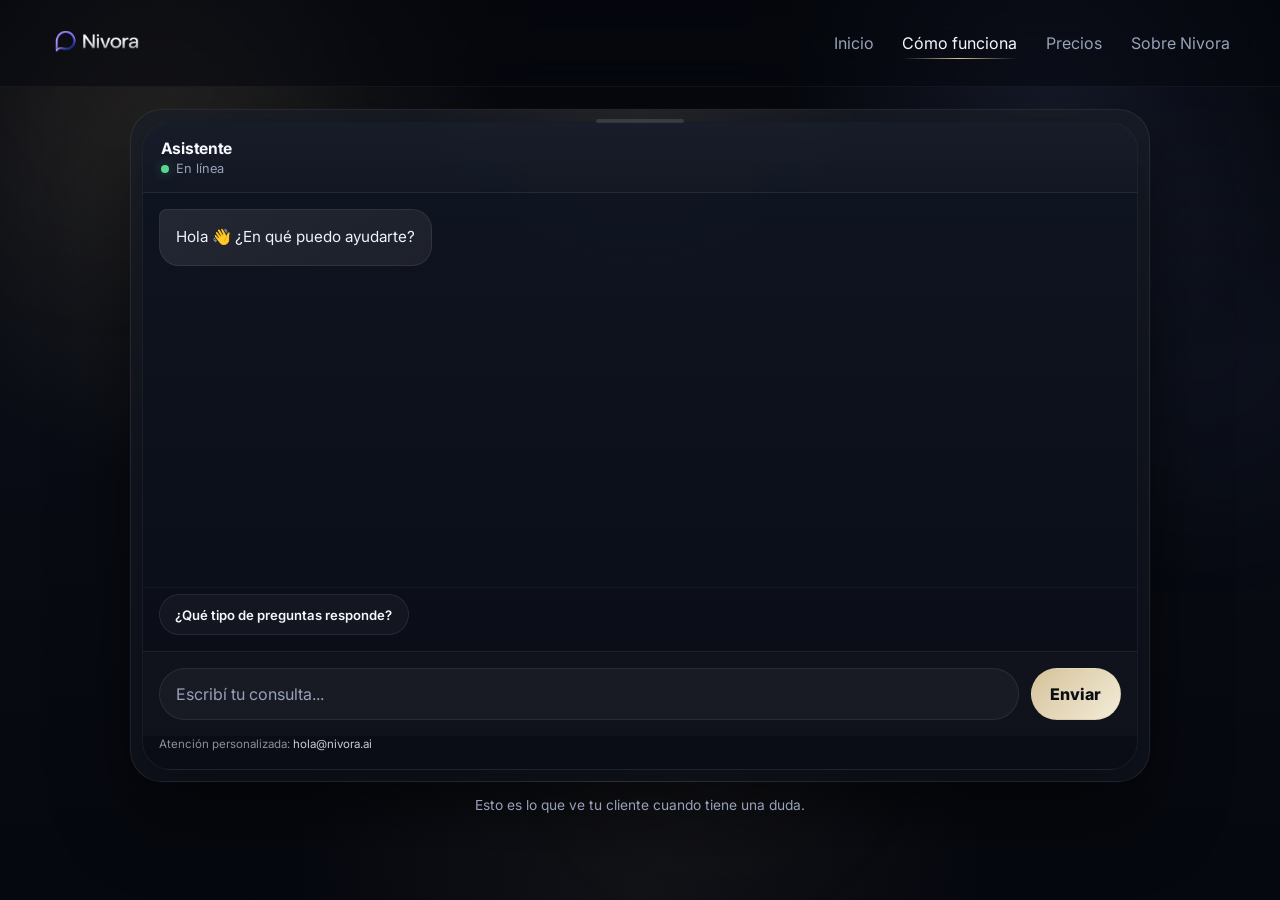
==== como-funciona/index.html @ 4380c0c9 "Add files via upload" ====
<!DOCTYPE html>
<html lang="es">
<head>
  <meta charset="UTF-8">
  <meta name="viewport" content="width=device-width, initial-scale=1.0">
  <title>Nivora | Cómo funciona</title>
  <meta
    name="description"
    content="Probá en vivo cómo responde Nivora dentro de una tienda online."
  >
  <link rel="preconnect" href="https://fonts.googleapis.com">
  <link rel="preconnect" href="https://fonts.gstatic.com" crossorigin>
  <link
    href="https://fonts.googleapis.com/css2?family=Inter:wght@400;500;600;700;800&family=Plus+Jakarta+Sans:wght@500;700;800&display=swap"
    rel="stylesheet"
  >
  <link rel="icon" type="image/png" href="../Public/nivora-icon.png">
  <link rel="stylesheet" href="../styles.css">
</head>
<body data-page="como-funciona">
  <div class="ambient ambient-one"></div>
  <div class="ambient ambient-two"></div>
  <div class="ambient ambient-three"></div>

  <div class="page-shell">
    <header class="site-header">
      <div class="container nav">
        <a href="../" class="brand">
          <img class="brand-logo" src="../Public/nivora-logo.png" alt="Nivora">
        </a>
        <nav class="nav-links">
          <a href="../index.html">Inicio</a>
          <a href="./" aria-current="page">Cómo funciona</a>
          <a href="../precios/index.html">Precios</a>
          <a href="../sobre-nivora/index.html">Sobre Nivora</a>
        </nav>
      </div>
    </header>

    <main>
      <section class="section section-page-pricing demo-page">
        <div class="container demo-page-shell">
          <div class="demo-embed-panel glass reveal">
            <div class="demo-chat-app" data-demo-chat data-demo-api="https://nivora-bot-demo-production.up.railway.app">
              <div class="demo-chat-header">
                <div class="demo-chat-heading">
                  <strong>Asistente</strong>
                  <span>En línea</span>
                </div>
              </div>

              <div class="demo-chat-messages" data-demo-messages>
                <div class="demo-msg demo-msg-bot">Hola 👋 ¿En qué puedo ayudarte?</div>
              </div>

              <div class="demo-chat-quick" data-demo-quick>
                <button type="button">¿Qué tipo de preguntas responde?</button>
                <button type="button">¿Cuánto tarda el envío?</button>
                <button type="button">¿Sirve para mi caso?</button>
              </div>

              <form class="demo-chat-input" data-demo-form>
                <input type="text" data-demo-input placeholder="Escribí tu consulta..." />
                <button type="submit">Enviar</button>
              </form>
              <div class="demo-chat-footer-note">
                Atención personalizada: <a href="mailto:hola@nivora.ai">hola@nivora.ai</a>
              </div>
            </div>
          </div>

          <p class="demo-caption reveal">Esto es lo que ve tu cliente cuando tiene una duda.</p>
        </div>
      </section>
    </main>
  </div>

  <script src="../script.js"></script>
</body>
</html>
---- styles.css ----
:root {
  --bg: #07090f;
  --bg-2: #0b0f18;
  --panel: rgba(13, 17, 28, 0.72);
  --panel-strong: rgba(11, 15, 24, 0.9);
  --line: rgba(255, 255, 255, 0.075);
  --line-strong: rgba(255, 255, 255, 0.13);
  --text: #f7f8fc;
  --muted: #98a1b8;
  --muted-strong: #cbd2e2;
  --accent: #d6c29a;
  --cool: #8fa3ff;
  --shadow: 0 28px 72px rgba(0, 0, 0, 0.38);
  --radius-lg: 32px;
  --radius-md: 24px;
  --radius-sm: 18px;
  --container: 1180px;
}

* {
  box-sizing: border-box;
}

html {
  scroll-behavior: smooth;
}

body {
  margin: 0;
  min-height: 100vh;
  overflow-x: hidden;
  background:
    radial-gradient(circle at 15% 18%, rgba(214, 194, 154, 0.12), transparent 24%),
    radial-gradient(circle at 82% 12%, rgba(143, 163, 255, 0.11), transparent 20%),
    radial-gradient(circle at 50% 100%, rgba(214, 194, 154, 0.06), transparent 32%),
    linear-gradient(180deg, #05070c 0%, #090c14 42%, #06080f 100%);
  color: var(--text);
  font-family: "Inter", sans-serif;
}

body::before {
  content: "";
  position: fixed;
  inset: 0;
  pointer-events: none;
  background:
    linear-gradient(rgba(255, 255, 255, 0.025) 1px, transparent 1px),
    linear-gradient(90deg, rgba(255, 255, 255, 0.025) 1px, transparent 1px);
  background-size: 88px 88px;
  mask-image: radial-gradient(circle at center, black 18%, transparent 82%);
  opacity: 0.35;
}

a {
  color: inherit;
  text-decoration: none;
}

.ambient {
  position: fixed;
  z-index: 0;
  border-radius: 50%;
  filter: blur(90px);
  pointer-events: none;
  opacity: 0.45;
}

.ambient-one {
  top: -80px;
  left: -40px;
  width: 320px;
  height: 320px;
  background: rgba(214, 194, 154, 0.11);
}

.ambient-two {
  top: 180px;
  right: -80px;
  width: 320px;
  height: 320px;
  background: rgba(143, 163, 255, 0.1);
}

.ambient-three {
  bottom: 40px;
  left: 45%;
  width: 280px;
  height: 280px;
  background: rgba(214, 194, 154, 0.07);
}

.page-shell {
  position: relative;
  z-index: 1;
}

.container {
  width: min(calc(100% - 2rem), var(--container));
  margin: 0 auto;
}

.section {
  position: relative;
  padding: 7.25rem 0;
}

.section-divider::before {
  content: "";
  position: absolute;
  top: 0;
  left: 50%;
  transform: translateX(-50%);
  width: min(1120px, calc(100% - 2rem));
  height: 1px;
  background: linear-gradient(90deg, transparent, rgba(255, 255, 255, 0.1), transparent);
}

.section-hero {
  padding-top: 3.4rem;
  padding-bottom: 8rem;
}

.section-final {
  padding-top: 6rem;
  padding-bottom: 7.4rem;
}

.site-header {
  position: sticky;
  top: 0;
  z-index: 30;
  backdrop-filter: blur(20px);
  background: rgba(7, 9, 15, 0.54);
  border-bottom: 1px solid rgba(255, 255, 255, 0.045);
}

.nav {
  min-height: 86px;
  display: flex;
  align-items: center;
  justify-content: space-between;
  gap: 1.35rem;
}

.brand {
  display: inline-flex;
  align-items: center;
  line-height: 0;
  margin-right: 0.5rem;
}

.brand-logo {
  display: block;
  width: auto;
  height: 38px;
  max-width: 100%;
  object-fit: contain;
  image-rendering: -webkit-optimize-contrast;
  image-rendering: high-quality;
  transform-origin: center left;
  transition: transform 0.28s ease;
}

.brand:hover .brand-logo {
  transform: scale(1.03);
}

.nav-links {
  display: flex;
  gap: 1.8rem;
  color: var(--muted);
}

.nav-links a {
  position: relative;
  transition: color 0.3s ease;
}

.nav-links a::after {
  content: "";
  position: absolute;
  left: 0;
  bottom: -0.4rem;
  width: 100%;
  height: 1px;
  background: linear-gradient(90deg, transparent, var(--accent), transparent);
  transform: scaleX(0);
  transform-origin: center;
  transition: transform 0.3s ease;
}

.nav-links a:hover {
  color: var(--text);
}

.nav-links a:hover::after {
  transform: scaleX(1);
}

.nav-links a[aria-current="page"] {
  color: var(--text);
}

.nav-links a[aria-current="page"]::after {
  transform: scaleX(1);
}

.eyebrow {
  display: inline-flex;
  align-items: center;
  gap: 0.45rem;
  margin-bottom: 1.35rem;
  padding: 0.46rem 0.86rem;
  border-radius: 999px;
  border: 1px solid rgba(214, 194, 154, 0.16);
  background: rgba(214, 194, 154, 0.045);
  color: #e6d8ba;
  font-size: 0.76rem;
  font-weight: 700;
  letter-spacing: 0.14em;
  text-transform: uppercase;
}

h1,
h2,
h3,
strong {
  margin: 0;
}

h1,
h2 {
  font-family: "Plus Jakarta Sans", sans-serif;
  letter-spacing: -0.05em;
}

h1 {
  max-width: 10ch;
  font-size: clamp(3rem, 7.2vw, 6.2rem);
  line-height: 0.94;
}

.page-title {
  max-width: 12ch;
}

.section-page-compact {
  padding-top: 2.2rem;
  padding-bottom: 4.8rem;
}

.section-page-tight {
  padding-top: 4.4rem;
  padding-bottom: 4.6rem;
}

.page-hero-simple {
  max-width: 860px;
  margin: 0 auto;
  text-align: center;
}

.page-hero-grid {
  display: grid;
  grid-template-columns: minmax(0, 0.96fr) minmax(320px, 0.74fr);
  gap: 2rem;
  align-items: center;
}

.page-hero-copy {
  max-width: 640px;
}

.page-hero-narrow {
  max-width: 760px;
}

.page-title-compact {
  max-width: 13ch;
  margin-left: auto;
  margin-right: auto;
  font-size: clamp(2.5rem, 5vw, 4.4rem);
  line-height: 0.97;
}

.page-title-balanced {
  max-width: 12ch;
}

.page-subtitle-compact {
  max-width: 38ch;
  margin-left: auto;
  margin-right: auto;
  font-size: 1.04rem;
}

.page-subtitle-balanced {
  max-width: 34ch;
}

.pricing-hero-note {
  margin-top: 1rem;
  color: #e7dcc1;
  font-size: 0.98rem;
  line-height: 1.6;
}

.section-page-pricing {
  padding-top: 1.4rem;
  padding-bottom: 2.6rem;
}

.demo-page {
  min-height: auto;
}

.demo-page-shell {
  max-width: 1020px;
}

.demo-page-title {
  max-width: 13ch;
  margin-left: auto;
  margin-right: auto;
  text-align: center;
}

.pricing-page-intro {
  display: flex;
  justify-content: center;
  margin-bottom: 1rem;
}

.demo-embed-panel {
  position: relative;
  padding: 0.7rem;
  border-radius: 32px;
  border: 1px solid rgba(255, 255, 255, 0.08);
  background:
    radial-gradient(circle at 50% 0%, rgba(214, 194, 154, 0.08), transparent 26%),
    linear-gradient(180deg, rgba(255, 255, 255, 0.04), rgba(255, 255, 255, 0.015)),
    var(--panel);
  box-shadow:
    0 34px 80px rgba(0, 0, 0, 0.4),
    0 0 0 1px rgba(255, 255, 255, 0.02);
}

.demo-embed-panel::before {
  content: "";
  position: absolute;
  top: 0.55rem;
  left: 50%;
  transform: translateX(-50%);
  width: 88px;
  height: 4px;
  border-radius: 999px;
  background: rgba(255, 255, 255, 0.12);
  pointer-events: none;
}

.demo-embed-frame {
  display: block;
  width: 100%;
  height: min(69vh, 720px);
  min-height: 560px;
  border: 0;
  border-radius: 28px;
  background: #06080f;
}

.demo-chat-app {
  height: min(72vh, 690px);
  min-height: 560px;
  display: grid;
  grid-template-rows: auto minmax(0, 1fr) auto auto;
  border-radius: 28px;
  overflow: hidden;
  background:
    linear-gradient(180deg, rgba(16, 21, 34, 0.96), rgba(10, 13, 22, 0.98));
  border: 1px solid rgba(255, 255, 255, 0.06);
  box-shadow: 0 24px 60px rgba(0, 0, 0, 0.28);
}

.demo-chat-header {
  padding: 1rem 1.1rem;
  border-bottom: 1px solid rgba(255, 255, 255, 0.06);
  background: linear-gradient(180deg, rgba(255, 255, 255, 0.035), rgba(255, 255, 255, 0.01));
}

.demo-chat-heading {
  display: grid;
  gap: 0.22rem;
}

.demo-chat-heading strong {
  font-size: 0.98rem;
  letter-spacing: -0.02em;
}

.demo-chat-heading span {
  display: inline-flex;
  align-items: center;
  gap: 0.42rem;
  color: var(--muted);
  font-size: 0.8rem;
}

.demo-chat-heading span::before {
  content: "";
  width: 8px;
  height: 8px;
  border-radius: 999px;
  background: #58d68d;
  box-shadow: 0 0 12px rgba(88, 214, 141, 0.35);
}

.demo-chat-messages {
  min-height: 0;
  overflow-y: auto;
  padding: 1rem 1rem 0.8rem;
  display: grid;
  align-content: start;
  gap: 0.8rem;
  scrollbar-width: thin;
  scrollbar-color: rgba(255, 255, 255, 0.18) transparent;
}

.demo-chat-messages::-webkit-scrollbar {
  width: 10px;
}

.demo-chat-messages::-webkit-scrollbar-thumb {
  background: rgba(255, 255, 255, 0.16);
  border-radius: 999px;
  border: 3px solid transparent;
  background-clip: padding-box;
}

.demo-msg {
  max-width: 78%;
  padding: 0.95rem 1rem;
  border-radius: 20px;
  line-height: 1.6;
  font-size: 0.95rem;
  white-space: pre-wrap;
  animation: demoMessageIn 0.28s ease;
}

.demo-msg-user {
  justify-self: end;
  background: linear-gradient(135deg, rgba(26, 34, 51, 0.96), rgba(18, 24, 38, 0.96));
  color: #f8fafc;
  border-top-right-radius: 8px;
  border: 1px solid rgba(255, 255, 255, 0.05);
}

.demo-msg-bot {
  justify-self: start;
  background: linear-gradient(135deg, rgba(255, 255, 255, 0.055), rgba(214, 194, 154, 0.04)), rgba(255, 255, 255, 0.03);
  color: #eef2fb;
  border-top-left-radius: 8px;
  border: 1px solid rgba(255, 255, 255, 0.07);
}

.demo-chat-quick {
  display: flex;
  flex-wrap: wrap;
  gap: 0.65rem;
  padding: 0.4rem 1rem 1rem;
  border-top: 1px solid rgba(255, 255, 255, 0.04);
}

.demo-chat-quick button {
  border: 1px solid rgba(255, 255, 255, 0.08);
  border-radius: 999px;
  padding: 0.72rem 0.95rem;
  background: rgba(255, 255, 255, 0.035);
  color: #f5f7fc;
  font: inherit;
  font-size: 0.82rem;
  font-weight: 600;
  cursor: pointer;
  transition: transform 0.22s ease, border-color 0.22s ease, background 0.22s ease;
}

.demo-chat-quick button:hover {
  transform: translateY(-1px);
  border-color: rgba(214, 194, 154, 0.18);
  background: rgba(255, 255, 255, 0.05);
}

.demo-chat-input {
  display: grid;
  grid-template-columns: minmax(0, 1fr) auto;
  gap: 0.75rem;
  padding: 0.95rem 1rem 1rem;
  border-top: 1px solid rgba(255, 255, 255, 0.06);
  background: rgba(255, 255, 255, 0.02);
}

.demo-chat-input input {
  width: 100%;
  min-width: 0;
  border: 1px solid rgba(255, 255, 255, 0.08);
  border-radius: 999px;
  padding: 0.95rem 1rem;
  background: rgba(255, 255, 255, 0.035);
  color: var(--text);
  font: inherit;
  outline: none;
  transition: border-color 0.22s ease, box-shadow 0.22s ease, background 0.22s ease;
}

.demo-chat-input input::placeholder {
  color: var(--muted);
}

.demo-chat-input input:focus {
  border-color: rgba(214, 194, 154, 0.2);
  box-shadow: 0 0 0 4px rgba(214, 194, 154, 0.08);
  background: rgba(255, 255, 255, 0.05);
}

.demo-chat-input button {
  border: 1px solid rgba(214, 194, 154, 0.2);
  border-radius: 999px;
  padding: 0.95rem 1.15rem;
  background: linear-gradient(135deg, rgba(214, 194, 154, 1), rgba(247, 241, 221, 0.98));
  color: #0b0d13;
  font: inherit;
  font-weight: 800;
  cursor: pointer;
  transition: transform 0.22s ease, box-shadow 0.22s ease, filter 0.22s ease;
}

.demo-chat-input button:hover {
  transform: translateY(-1px);
  filter: brightness(1.02);
  box-shadow: 0 16px 34px rgba(214, 194, 154, 0.16);
}

.demo-chat-footer-note {
  padding: 0 1rem 1rem;
  color: rgba(241, 244, 255, 0.56);
  font-size: 0.72rem;
  line-height: 1.45;
}

.demo-chat-footer-note a {
  color: rgba(241, 244, 255, 0.82);
  text-decoration: none;
  transition: color 180ms ease;
}

.demo-chat-footer-note a:hover {
  color: rgba(255, 255, 255, 0.96);
}

.demo-caption {
  margin-top: 0.8rem;
  text-align: center;
  color: var(--muted);
  font-size: 0.86rem;
  line-height: 1.55;
}

.page-section-heading {
  margin-bottom: 2rem;
}

.page-heading-compact {
  max-width: 720px;
}

.page-heading-compact h2,
.page-heading-compact p {
  max-width: 100%;
}

.page-step-grid {
  display: grid;
  grid-template-columns: repeat(4, minmax(0, 1fr));
  gap: 1rem;
}

.page-step-card {
  min-height: 100%;
}

.page-final-compact {
  padding-top: 4.8rem;
  padding-bottom: 5.8rem;
}

.cta-panel-compact {
  max-width: 920px;
  margin: 0 auto;
  padding-top: 2.4rem;
  padding-bottom: 2.4rem;
}

.page-single-column {
  display: block;
}

.page-content-block {
  max-width: 920px;
  margin: 0 auto;
  padding: 2rem;
  border-radius: var(--radius-lg);
  border: 1px solid var(--line);
  background:
    linear-gradient(180deg, rgba(255, 255, 255, 0.045), rgba(255, 255, 255, 0.018)),
    var(--panel);
  box-shadow: var(--shadow);
}

.page-content-block h2 {
  max-width: 14ch;
  margin-top: 0.55rem;
}

.page-content-block p {
  max-width: 54ch;
  margin-top: 0.8rem;
}

.split-grid-compact {
  align-items: start;
  gap: 2rem;
}

.page-visual-card,
.page-side-note,
.page-value-card {
  border-radius: var(--radius-lg);
  border: 1px solid var(--line);
  background:
    linear-gradient(180deg, rgba(255, 255, 255, 0.045), rgba(255, 255, 255, 0.018)),
    var(--panel);
  box-shadow: var(--shadow);
}

.page-visual-card {
  padding: 1.5rem;
  min-height: 100%;
}

.page-visual-kicker {
  display: inline-block;
  margin-bottom: 1rem;
  color: #e8dbc1;
  font-size: 0.8rem;
  font-weight: 700;
  letter-spacing: 0.12em;
  text-transform: uppercase;
}

.page-visual-flow {
  display: grid;
  gap: 1rem;
}

.page-visual-row {
  padding: 1rem 1.05rem;
  border-radius: 22px;
  border: 1px solid rgba(255, 255, 255, 0.07);
  background: rgba(255, 255, 255, 0.028);
}

.page-visual-label {
  display: inline-flex;
  margin-bottom: 0.45rem;
  color: #efe2bf;
  font-size: 0.78rem;
  font-weight: 700;
  letter-spacing: 0.12em;
  text-transform: uppercase;
}

.page-visual-row p {
  color: var(--muted-strong);
  line-height: 1.65;
}

.page-visual-arrow {
  width: 1px;
  height: 32px;
  margin: -0.2rem auto;
  background: linear-gradient(180deg, rgba(214, 194, 154, 0.55), rgba(214, 194, 154, 0));
}

.page-visual-metrics {
  display: grid;
  grid-template-columns: repeat(2, minmax(0, 1fr));
  gap: 0.75rem;
}

.page-visual-metrics div {
  padding: 0.95rem 1rem;
  border-radius: 20px;
  background: rgba(255, 255, 255, 0.025);
  border: 1px solid rgba(255, 255, 255, 0.06);
}

.page-visual-metrics strong {
  display: block;
  margin-bottom: 0.3rem;
  font-size: 1.02rem;
  color: #f2e7cf;
}

.page-visual-metrics span {
  color: var(--muted);
  font-size: 0.88rem;
}

.page-problem-grid {
  display: grid;
  grid-template-columns: minmax(0, 1.05fr) minmax(280px, 0.55fr);
  gap: 1.2rem;
  align-items: stretch;
}

.page-side-note {
  padding: 1.7rem;
  display: grid;
  align-content: start;
  gap: 0.75rem;
}

.page-side-note strong {
  font-size: 1.25rem;
  line-height: 1.18;
  letter-spacing: -0.03em;
}

.page-value-grid {
  display: grid;
  grid-template-columns: repeat(3, minmax(0, 1fr));
  gap: 1rem;
}

.page-value-card {
  padding: 1.45rem;
  transition: transform 0.35s ease, border-color 0.35s ease, box-shadow 0.35s ease;
}

.page-value-card:hover {
  transform: translateY(-4px);
  border-color: var(--line-strong);
  box-shadow: 0 34px 80px rgba(0, 0, 0, 0.42), 0 0 0 1px rgba(214, 194, 154, 0.04);
}

.page-value-index {
  display: inline-flex;
  margin-bottom: 1.1rem;
  color: #e6d7b5;
  font-size: 0.82rem;
  font-weight: 700;
  letter-spacing: 0.14em;
  text-transform: uppercase;
}

.page-value-card h3 {
  margin-bottom: 0.7rem;
}

.page-value-card p {
  color: var(--muted);
  line-height: 1.7;
}

.pricing-guidance h2,
.pricing-guidance p {
  max-width: 100%;
}

.pricing-mini-heading {
  margin-bottom: 1.4rem;
  text-align: center;
}

.pricing-mini-heading h2 {
  margin-left: auto;
  margin-right: auto;
}

.pricing-choice-grid {
  display: grid;
  grid-template-columns: repeat(3, minmax(0, 1fr));
  gap: 1rem;
}

.pricing-choice-grid .page-value-card {
  text-align: center;
}

.pricing-choice-grid .page-value-card p {
  line-height: 1.5;
}

.pricing-trust-section {
  padding-top: 1.2rem;
  padding-bottom: 1.8rem;
}

.pricing-trust-list {
  display: grid;
  grid-template-columns: repeat(3, minmax(0, 1fr));
  gap: 0.9rem;
}

.pricing-trust-list div {
  padding: 1rem 1.1rem;
  border-radius: 18px;
  border: 1px solid rgba(255, 255, 255, 0.08);
  background: rgba(255, 255, 255, 0.024);
  color: var(--muted-strong);
  text-align: center;
}

.pricing-close-line {
  max-width: 28ch;
  margin-left: auto;
  margin-right: auto;
  color: #f3ead6;
  font-size: clamp(1.45rem, 2.8vw, 2rem);
  line-height: 1.12;
  letter-spacing: -0.04em;
  font-family: "Plus Jakarta Sans", sans-serif;
}

.pricing-support-list {
  display: grid;
  grid-template-columns: repeat(3, minmax(0, 1fr));
  gap: 0.8rem;
  margin: 1.4rem 0 0;
  padding: 0;
  list-style: none;
}

.pricing-support-list li {
  padding: 0.95rem 1rem;
  border-radius: 18px;
  border: 1px solid rgba(255, 255, 255, 0.08);
  background: rgba(255, 255, 255, 0.025);
  color: var(--muted-strong);
  text-align: center;
}

h2 {
  max-width: 14ch;
  font-size: clamp(2.15rem, 4.2vw, 4rem);
  line-height: 0.98;
}

h3 {
  font-size: 1.25rem;
  line-height: 1.2;
  letter-spacing: -0.03em;
}

p {
  margin: 0;
  color: var(--muted);
  font-size: 1rem;
  line-height: 1.72;
}

.hero-text,
.section-heading p,
.section-copy p {
  max-width: 62ch;
}

.section-heading {
  margin-bottom: 3.2rem;
}

.section-heading h2 + p,
.section-copy h2 + p,
.hero-copy h1 + p {
  margin-top: 1.05rem;
}

.hero-grid,
.split-grid {
  display: grid;
  grid-template-columns: minmax(0, 1.04fr) minmax(0, 0.96fr);
  gap: 3.2rem;
  align-items: center;
}

.hero-copy h1 {
  margin-bottom: 1.45rem;
  max-width: 13ch;
  font-size: clamp(2.85rem, 5vw, 4.95rem);
}

.hero-text {
  max-width: 36ch;
  font-size: 1.06rem;
  color: #d6dceb;
  line-height: 1.72;
}

.hero-tension {
  max-width: 38ch;
  margin-top: 0.8rem;
  color: #9ea6bd;
  font-size: 0.95rem;
  line-height: 1.6;
}

.hero-actions {
  display: flex;
  gap: 1rem;
  flex-wrap: wrap;
  margin-top: 2.45rem;
}

.hero-actions-center {
  justify-content: center;
}

.cta-note {
  margin-top: 0.9rem;
  color: var(--muted);
  font-size: 0.92rem;
  line-height: 1.6;
}

.hero-note {
  color: #c2cada;
}

.cta-note-center {
  text-align: center;
}

.home-hero .hero-copy h1 {
  max-width: 10.8ch;
}

.home-hero .hero-text {
  max-width: 34ch;
}

.hero-proof-strip {
  margin-top: 1.9rem;
  display: flex;
  flex-wrap: wrap;
  gap: 0.78rem;
}

.hero-proof-strip span,
.proof-signals span,
.pricing-support-row span {
  display: inline-flex;
  align-items: center;
  gap: 0.4rem;
  padding: 0.62rem 0.88rem;
  border-radius: 999px;
  border: 1px solid rgba(255, 255, 255, 0.08);
  background: rgba(255, 255, 255, 0.032);
  color: #d6dcee;
  font-size: 0.84rem;
}

.hero-panel-product {
  display: grid;
  gap: 1.15rem;
}

.hero-panel-topline,
.hero-panel-meta {
  display: flex;
  align-items: center;
  justify-content: space-between;
  gap: 0.8rem;
  flex-wrap: wrap;
}

.hero-panel-kicker,
.hero-panel-status {
  font-size: 0.8rem;
  color: var(--muted);
  letter-spacing: 0.04em;
  text-transform: uppercase;
}

.hero-panel-status {
  color: #e7dcc1;
}

.home-section-heading {
  max-width: 760px;
}

.home-proof-shell,
.home-faq-shell {
  display: grid;
  gap: 2rem;
}

.home-proof-grid {
  display: grid;
  grid-template-columns: minmax(0, 1.05fr) minmax(320px, 0.95fr);
  gap: 1.4rem;
  align-items: stretch;
}

.home-proof-grid-single {
  grid-template-columns: minmax(0, 820px);
  justify-content: center;
}

.proof-case-card,
.home-audience-card {
  padding: 1.65rem;
  border-radius: var(--radius-lg);
  border: 1px solid rgba(255, 255, 255, 0.075);
  background: linear-gradient(180deg, rgba(255, 255, 255, 0.042), rgba(255, 255, 255, 0.015)), var(--panel);
  box-shadow: var(--shadow);
}

.proof-case-card {
  display: grid;
  align-content: start;
  gap: 1.1rem;
}

.proof-case-card h3 {
  margin: 0;
  max-width: 20ch;
  font-size: clamp(1.65rem, 2.6vw, 2.2rem);
  line-height: 1.08;
  letter-spacing: -0.04em;
}

.proof-case-card p {
  max-width: 42ch;
  margin: 0;
  line-height: 1.62;
}

.proof-case-card blockquote {
  margin: 0;
  padding-left: 1rem;
  border-left: 1px solid rgba(214, 194, 154, 0.22);
  color: #f2ead6;
  font-style: italic;
  background: rgba(255, 255, 255, 0.02);
  border-radius: 18px;
  padding: 1rem 1rem 1rem 1.15rem;
}

.proof-signals,
.home-audience-grid,
.home-steps-grid {
  display: grid;
  gap: 1rem;
}

.proof-signals {
  grid-template-columns: 1fr;
  gap: 0.95rem;
}

.proof-case-card .proof-signals span {
  width: 100%;
  justify-content: flex-start;
  padding: 0.88rem 1rem;
  line-height: 1.42;
}

.proof-case-card strong {
  color: #f2ead6;
}

.proof-case-card .proof-case-cta {
  justify-self: start;
}

.home-audience-grid {
  grid-template-columns: repeat(4, minmax(0, 1fr));
}

.home-audience-card {
  min-height: 100%;
}

.home-audience-card h3 {
  margin-bottom: 0.8rem;
}

.home-steps-grid {
  grid-template-columns: repeat(3, minmax(0, 1fr));
}

.home-steps-note {
  margin-top: 1.2rem;
  text-align: center;
  color: #d7deef;
}

.pricing-home-note {
  max-width: 44rem;
  margin: 0 auto 1.4rem;
  text-align: center;
  color: #d4dceb;
}

.pricing-support-row {
  margin-top: 1.2rem;
  display: flex;
  justify-content: center;
  gap: 0.8rem;
  flex-wrap: wrap;
  text-align: center;
}

.home-final-panel {
  max-width: 880px;
  margin: 0 auto;
}

.button {
  position: relative;
  display: inline-flex;
  align-items: center;
  justify-content: center;
  gap: 0.5rem;
  overflow: hidden;
  padding: 1rem 1.45rem;
  min-height: 56px;
  border-radius: 999px;
  border: 1px solid rgba(255, 255, 255, 0.095);
  background: linear-gradient(135deg, rgba(214, 194, 154, 0.92), rgba(238, 229, 200, 0.96));
  color: #0b0d13;
  font-weight: 800;
  letter-spacing: -0.01em;
  box-shadow: 0 16px 34px rgba(214, 194, 154, 0.14), inset 0 1px 0 rgba(255, 255, 255, 0.38);
  transition: transform 0.24s ease, box-shadow 0.24s ease, border-color 0.24s ease, filter 0.24s ease, background 0.24s ease;
}

.button::before {
  content: "";
  position: absolute;
  inset: 0;
  background: linear-gradient(120deg, transparent 20%, rgba(255, 255, 255, 0.38), transparent 80%);
  transform: translateX(-120%);
  transition: transform 0.8s ease;
}

.button:hover {
  transform: translateY(-2px);
  filter: brightness(1.01);
  box-shadow: 0 22px 44px rgba(214, 194, 154, 0.18), inset 0 1px 0 rgba(255, 255, 255, 0.42);
}

.button:hover::before {
  transform: translateX(120%);
}

.button span {
  position: relative;
  z-index: 1;
}

.button:focus-visible,
.nav-links a:focus-visible,
.proof-case-card a:focus-visible {
  outline: 2px solid rgba(214, 194, 154, 0.42);
  outline-offset: 3px;
}

.button-small {
  min-height: 46px;
  padding: 0.78rem 1.15rem;
}

.button-ghost {
  background: rgba(255, 255, 255, 0.03);
  color: var(--text);
  border-color: rgba(255, 255, 255, 0.085);
  box-shadow: inset 0 1px 0 rgba(255, 255, 255, 0.065), 0 12px 24px rgba(0, 0, 0, 0.15);
}

.button-ghost::before {
  background: linear-gradient(120deg, transparent 25%, rgba(255, 255, 255, 0.12), transparent 75%);
}

.button-ghost:hover {
  border-color: rgba(255, 255, 255, 0.12);
  box-shadow: inset 0 1px 0 rgba(255, 255, 255, 0.08), 0 18px 34px rgba(0, 0, 0, 0.22);
}

.button-strong {
  background: linear-gradient(135deg, rgba(214, 194, 154, 1), rgba(247, 241, 221, 0.98));
  border-color: rgba(255, 255, 255, 0.12);
}

.glass {
  backdrop-filter: blur(26px);
}

.hero-proof {
  margin-top: 2rem;
  display: grid;
  grid-template-columns: repeat(3, minmax(0, 1fr));
  gap: 0.95rem;
}

.proof-item,
.metric-card,
.feature-tile,
.step-card,
.benefit-card,
.testimonial,
.logo-wall,
.faq-item,
.pricing-card,
.cta-panel,
.hero-panel,
.demo-summary {
  border: 1px solid var(--line);
  background: linear-gradient(180deg, rgba(255, 255, 255, 0.042), rgba(255, 255, 255, 0.015)), var(--panel);
  box-shadow: var(--shadow);
}

.proof-item {
  padding: 1.2rem 1.1rem;
  border-radius: 22px;
}

.proof-item strong {
  display: block;
  margin-bottom: 0.32rem;
  font-size: 1.15rem;
}

.proof-item span {
  color: var(--muted);
  font-size: 0.92rem;
}

.hero-stage {
  position: relative;
  min-height: 560px;
  display: flex;
  align-items: center;
}

.hero-stage::before {
  content: "";
  position: absolute;
  inset: 8% 4%;
  border-radius: 44px;
  background:
    radial-gradient(circle at 28% 22%, rgba(214, 194, 154, 0.2), transparent 28%),
    radial-gradient(circle at 80% 70%, rgba(143, 163, 255, 0.22), transparent 32%);
  filter: blur(32px);
  opacity: 1;
}

.hero-panel {
  position: relative;
  z-index: 1;
  width: 100%;
  padding: 1.5rem;
  border-radius: 36px;
  background: linear-gradient(180deg, rgba(17, 22, 35, 0.9), rgba(10, 13, 22, 0.95));
  overflow: hidden;
  box-shadow:
    0 38px 100px rgba(0, 0, 0, 0.46),
    0 0 0 1px rgba(255, 255, 255, 0.03);
}

.hero-panel::before {
  content: "";
  position: absolute;
  inset: 0;
  background: radial-gradient(circle at top left, rgba(214, 194, 154, 0.09), transparent 30%), radial-gradient(circle at 85% 18%, rgba(143, 163, 255, 0.08), transparent 22%);
  pointer-events: none;
}

.hero-panel-header,
.console-topline {
  display: flex;
  align-items: center;
  justify-content: space-between;
  gap: 1rem;
}

.status-group {
  display: inline-flex;
  align-items: center;
  gap: 0.6rem;
}

.status-dot {
  width: 10px;
  height: 10px;
  border-radius: 50%;
  background: var(--accent);
  box-shadow: 0 0 18px rgba(214, 194, 154, 0.4);
}

.status-label,
.console-kicker,
.console-status,
.panel-pill,
.metric-label,
.signal-label,
.pricing-label,
.message-label,
.benefit-tag {
  color: var(--muted);
  font-size: 0.86rem;
  letter-spacing: 0.04em;
}

.panel-pill,
.console-status {
  padding: 0.5rem 0.8rem;
  border-radius: 999px;
  border: 1px solid rgba(214, 194, 154, 0.16);
  background: rgba(214, 194, 154, 0.05);
  color: #eadcbc;
}

.hero-console {
  margin-top: 1.2rem;
  display: grid;
  gap: 1rem;
}

.hero-demo-chat {
  display: grid;
  gap: 0.2rem;
}

.hero-chat-simple {
  gap: 1rem;
}

.hero-chat-simple .chat-row {
  opacity: 0;
  transform: translateY(10px);
  animation: heroChatMessageIn 0.5s cubic-bezier(0.22, 1, 0.36, 1) forwards;
}

.hero-chat-simple .chat-row:nth-child(1) {
  animation-delay: 0.12s;
}

.hero-chat-simple .chat-row:nth-child(2) {
  animation-delay: 0.34s;
}

.hero-chat-simple .chat-row:nth-child(3) {
  animation-delay: 0.56s;
}

.hero-chat-simple .chat-row:nth-child(4) {
  animation-delay: 0.78s;
}

.signal-card {
  padding: 1.2rem;
  border-radius: 24px;
  border: 1px solid rgba(255, 255, 255, 0.07);
  background: linear-gradient(135deg, rgba(214, 194, 154, 0.07), rgba(143, 163, 255, 0.06)), rgba(255, 255, 255, 0.02);
}

.signal-card strong {
  display: block;
  margin: 0.35rem 0 0.45rem;
  font-size: 1.55rem;
  color: #f3ead6;
}

.chat-stream {
  display: grid;
  gap: 0.9rem;
}

.chat-row {
  display: flex;
}

.chat-row-user {
  justify-content: flex-end;
}

.chat-bubble {
  max-width: 82%;
  padding: 1rem 1.15rem;
  border-radius: 22px;
  background: rgba(255, 255, 255, 0.045);
  color: var(--muted-strong);
  line-height: 1.7;
  box-shadow: 0 14px 32px rgba(0, 0, 0, 0.18);
}

.chat-bubble-assistant {
  background: linear-gradient(135deg, rgba(255, 255, 255, 0.055), rgba(214, 194, 154, 0.05)), rgba(255, 255, 255, 0.03);
}

.chat-bubble-accent {
  border: 1px solid rgba(214, 194, 154, 0.18);
  color: #efe5cf;
}

.insight-strip {
  display: grid;
  grid-template-columns: repeat(3, minmax(0, 1fr));
  gap: 0.8rem;
}

.insight-chip {
  padding: 1rem;
  border-radius: 18px;
  background: rgba(255, 255, 255, 0.03);
  border: 1px solid rgba(255, 255, 255, 0.06);
}

.insight-chip span {
  display: block;
  color: var(--muted);
  font-size: 0.84rem;
  margin-bottom: 0.4rem;
}

.insight-chip strong {
  font-size: 1rem;
}

.orbit {
  position: absolute;
  z-index: 2;
  padding: 0.9rem 1rem;
  border-radius: 999px;
  background: linear-gradient(180deg, rgba(255, 255, 255, 0.08), rgba(255, 255, 255, 0.03)), rgba(12, 16, 27, 0.82);
  animation: float 7s ease-in-out infinite;
}

.orbit span {
  color: #efe4cb;
  font-size: 0.92rem;
  white-space: nowrap;
}

.orbit-one {
  top: 10%;
  right: -4%;
}

.problem-band,
.demo-grid,
.feature-matrix,
.benefit-grid,
.social-grid {
  display: grid;
  gap: 1.2rem;
}

.problem-band,
.feature-matrix {
  grid-template-columns: repeat(3, minmax(0, 1fr));
}

.demo-grid {
  grid-template-columns: repeat(5, minmax(0, 1fr));
}

.metric-card,
.feature-tile,
.step-card,
.benefit-card,
.testimonial,
.logo-wall,
.faq-item,
.pricing-card,
.cta-panel {
  border-radius: var(--radius-lg);
}

.metric-card,
.feature-tile,
.step-card,
.benefit-card {
  padding: 1.6rem;
  transition: transform 0.24s ease, border-color 0.24s ease, background 0.24s ease, box-shadow 0.24s ease;
}

.metric-card:hover,
.feature-tile:hover,
.step-card:hover,
.benefit-card:hover {
  transform: translateY(-3px);
  border-color: var(--line-strong);
  box-shadow: 0 26px 56px rgba(0, 0, 0, 0.34), 0 0 0 1px rgba(214, 194, 154, 0.035);
}

.tile-icon,
.step-number {
  display: inline-flex;
  align-items: center;
  justify-content: center;
  width: 52px;
  height: 52px;
  margin-bottom: 1rem;
  border-radius: 16px;
  border: 1px solid rgba(214, 194, 154, 0.16);
  background: linear-gradient(135deg, rgba(214, 194, 154, 0.1), rgba(214, 194, 154, 0.04));
  color: #efe2bf;
  font-weight: 800;
}

.feature-list {
  display: grid;
  gap: 0.85rem;
  margin: 1.6rem 0 0;
  padding: 0;
  list-style: none;
}

.feature-list li {
  position: relative;
  padding-left: 1.5rem;
  color: var(--muted-strong);
}

.feature-list li::before {
  content: "";
  position: absolute;
  top: 0.8rem;
  left: 0;
  width: 7px;
  height: 7px;
  border-radius: 50%;
  background: var(--accent);
  box-shadow: 0 0 12px rgba(214, 194, 154, 0.3);
}

.demo-summary {
  margin-top: 2rem;
  padding: 1.8rem;
  border-radius: var(--radius-lg);
  border: 1px solid var(--line);
  background:
    radial-gradient(circle at top right, rgba(214, 194, 154, 0.08), transparent 28%),
    linear-gradient(180deg, rgba(255, 255, 255, 0.045), rgba(255, 255, 255, 0.018)),
    var(--panel);
  box-shadow: var(--shadow);
}

.demo-summary h3 {
  margin-top: 0.65rem;
  max-width: 22ch;
  font-size: clamp(1.4rem, 2vw, 1.95rem);
  line-height: 1.08;
}

.benefit-grid {
  grid-template-columns: 1.12fr 0.88fr 0.88fr;
}

.benefit-tag {
  display: inline-flex;
  margin-bottom: 0.95rem;
  color: #ead7ae;
}

.social-grid {
  grid-template-columns: 1.08fr 0.92fr;
  align-items: stretch;
}

.testimonial,
.logo-wall {
  padding: 1.8rem;
}

.quote-mark {
  font-family: "Plus Jakarta Sans", sans-serif;
  font-size: 4rem;
  line-height: 0.8;
  color: rgba(214, 194, 154, 0.3);
}

.testimonial span {
  display: inline-block;
  margin-top: 1.2rem;
  color: var(--muted);
}

.logo-wall {
  display: grid;
  place-content: center;
  gap: 1rem;
  text-align: center;
  font-family: "Plus Jakarta Sans", sans-serif;
  color: #d9deed;
  letter-spacing: 0.16em;
}

.pricing-shell {
  position: relative;
}

.pricing-shell::before {
  content: "";
  position: absolute;
  inset: 12% 12%;
  border-radius: 36px;
  background: radial-gradient(circle, rgba(214, 194, 154, 0.12), transparent 60%);
  filter: blur(24px);
}

.pricing-grid {
  display: grid;
  grid-template-columns: repeat(3, minmax(0, 1fr));
  gap: 1.2rem;
  align-items: stretch;
  margin-top: 2.8rem;
}

.pricing-tier {
  position: relative;
  display: grid;
  grid-template-rows: auto auto auto 1fr auto;
  gap: 1.1rem;
  padding: 1.95rem;
  padding-top: 1.95rem;
  border-radius: var(--radius-lg);
  border: 1px solid var(--line);
  background:
    linear-gradient(180deg, rgba(255, 255, 255, 0.042), rgba(255, 255, 255, 0.015)),
    var(--panel);
  box-shadow: var(--shadow);
  transition: transform 0.24s ease, border-color 0.24s ease, box-shadow 0.24s ease, background 0.24s ease;
}

.pricing-tier-featured {
  border-color: rgba(214, 194, 154, 0.22);
  background:
    radial-gradient(circle at top, rgba(214, 194, 154, 0.14), transparent 36%),
    linear-gradient(180deg, rgba(255, 255, 255, 0.05), rgba(255, 255, 255, 0.02)),
    var(--panel);
  box-shadow:
    0 40px 100px rgba(0, 0, 0, 0.44),
    0 0 0 1px rgba(214, 194, 154, 0.12),
    0 0 36px rgba(214, 194, 154, 0.1);
}

.pricing-tier-pro {
  border-color: rgba(137, 92, 255, 0.18);
  background:
    radial-gradient(circle at top, rgba(137, 92, 255, 0.16), transparent 34%),
    linear-gradient(180deg, rgba(52, 32, 92, 0.28), rgba(255, 255, 255, 0.02)),
    var(--panel);
  box-shadow:
    0 34px 90px rgba(0, 0, 0, 0.42),
    0 0 0 1px rgba(137, 92, 255, 0.08),
    0 0 28px rgba(95, 122, 255, 0.1);
}

.pricing-tier:hover {
  transform: translateY(-3px);
  border-color: var(--line-strong);
  box-shadow: 0 30px 64px rgba(0, 0, 0, 0.36);
}

.pricing-tier-featured:hover {
  transform: translateY(-4px);
}

.pricing-tier-pro:hover {
  transform: translateY(-4px);
  box-shadow:
    0 34px 72px rgba(0, 0, 0, 0.4),
    0 0 0 1px rgba(137, 92, 255, 0.12),
    0 0 32px rgba(95, 122, 255, 0.12);
}

.pricing-badge {
  display: inline-flex;
  justify-self: end;
  position: absolute;
  top: 1rem;
  right: 1rem;
  padding: 0.4rem 0.72rem;
  border-radius: 999px;
  font-size: 0.76rem;
  font-weight: 700;
  letter-spacing: 0.08em;
  text-transform: uppercase;
  box-shadow: 0 14px 28px rgba(0, 0, 0, 0.2);
}

.pricing-badge-gold {
  border: 1px solid rgba(214, 194, 154, 0.2);
  background: rgba(214, 194, 154, 0.08);
  color: #ead7ae;
}

.pricing-badge-violet {
  border: 1px solid rgba(137, 92, 255, 0.24);
  background: rgba(137, 92, 255, 0.12);
  color: #d8c8ff;
}

.pricing-label {
  min-height: 1.2rem;
  padding-right: 7rem;
  font-size: 1.25rem;
  font-weight: 700;
  letter-spacing: -0.02em;
}

.pricing-tier > p {
  min-height: 3.6rem;
  color: #d4dbeb;
  line-height: 1.62;
}

.price-block strong {
  display: block;
  font-size: clamp(2.2rem, 4vw, 3.3rem);
  line-height: 0.94;
  color: #f5ebd6;
}

.price-block span {
  font-size: 1rem;
  color: var(--muted);
}

.compact {
  margin-top: 0;
}

.pricing-tier .feature-list {
  align-content: start;
}

.pricing-features {
  display: grid;
  gap: 0.68rem;
  margin-top: 0;
  padding: 0;
  list-style: none;
  align-content: start;
}

.pricing-features li {
  position: relative;
  min-height: 1.35rem;
  padding-left: 1.55rem;
  color: var(--muted-strong);
  font-size: 0.92rem;
  line-height: 1.42;
  white-space: normal;
}

.pricing-features li::before {
  position: absolute;
  left: 0;
  top: 0.02rem;
  font-size: 0.92rem;
  font-weight: 800;
}

.pricing-features li.is-included::before {
  content: "✓";
  color: #6fe0a1;
  text-shadow: 0 0 12px rgba(111, 224, 161, 0.18);
}

.pricing-features li.is-excluded {
  color: var(--muted);
  opacity: 0.66;
}

.pricing-features li.is-excluded::before {
  content: "×";
  color: rgba(255, 122, 122, 0.72);
}

.pricing-tier .button {
  width: 100%;
  align-self: end;
}

.pricing-trust-note {
  margin-top: 0.72rem;
  color: var(--muted);
  font-size: 0.84rem;
  line-height: 1.5;
  text-align: center;
}

.button-pro {
  background: linear-gradient(135deg, rgba(95, 122, 255, 0.95), rgba(169, 112, 255, 0.92));
  color: #f9fbff;
  box-shadow:
    0 18px 42px rgba(95, 122, 255, 0.22),
    inset 0 1px 0 rgba(255, 255, 255, 0.18);
}

.button-pro:hover {
  box-shadow:
    0 24px 56px rgba(95, 122, 255, 0.3),
    inset 0 1px 0 rgba(255, 255, 255, 0.22);
}

.pricing-footnote {
  margin-top: 1.3rem;
  text-align: center;
  color: #e6dcc4;
  font-size: 1rem;
}

.faq-shell {
  display: grid;
  grid-template-columns: 0.82fr 1.18fr;
  gap: 2rem;
  align-items: start;
}

.faq-list {
  display: grid;
  gap: 1.05rem;
}

.faq-item {
  padding: 1.42rem 1.45rem;
  background: linear-gradient(180deg, rgba(255, 255, 255, 0.032), rgba(255, 255, 255, 0.016)), rgba(14, 18, 30, 0.74);
  transition: transform 0.22s ease, border-color 0.22s ease, box-shadow 0.22s ease;
}

.faq-item:hover {
  transform: translateY(-2px);
  border-color: var(--line-strong);
  box-shadow: 0 24px 48px rgba(0, 0, 0, 0.28);
}

.faq-item summary {
  position: relative;
  cursor: pointer;
  list-style: none;
  padding-right: 2rem;
  font-weight: 700;
  letter-spacing: -0.01em;
}

.faq-item summary::-webkit-details-marker {
  display: none;
}

.faq-item summary::after {
  content: "+";
  position: absolute;
  right: 0;
  top: -0.08rem;
  color: #ead6aa;
  font-size: 1.2rem;
  transition: transform 0.3s ease;
}

.faq-item[open] summary::after {
  transform: rotate(45deg);
}

.faq-item p {
  margin-top: 0.95rem;
  line-height: 1.68;
}

.cta-panel {
  position: relative;
  padding: 3.2rem 2.2rem;
  text-align: center;
  overflow: hidden;
  background: radial-gradient(circle at top, rgba(214, 194, 154, 0.14), transparent 35%), linear-gradient(180deg, rgba(17, 21, 32, 0.95), rgba(10, 13, 22, 0.98));
}

.cta-panel::before {
  content: "";
  position: absolute;
  inset: 0;
  background: linear-gradient(90deg, transparent, rgba(255, 255, 255, 0.04), transparent);
  transform: translateX(-100%);
  transition: transform 1.4s ease;
}

.cta-panel:hover::before {
  transform: translateX(100%);
}

.cta-panel h2,
.cta-panel p {
  margin-left: auto;
  margin-right: auto;
}

.cta-panel p {
  max-width: 62ch;
  line-height: 1.68;
}

.whatsapp-button {
  position: fixed;
  right: 1.2rem;
  bottom: 1.2rem;
  z-index: 40;
  display: inline-flex;
  align-items: center;
  gap: 0.6rem;
  min-height: 58px;
  padding: 0.95rem 1.15rem;
  border-radius: 999px;
  border: 1px solid rgba(255, 255, 255, 0.08);
  background: linear-gradient(135deg, rgba(18, 124, 68, 0.92), rgba(36, 177, 93, 0.98));
  color: #f4fff8;
  font-weight: 800;
  box-shadow: 0 22px 48px rgba(13, 74, 39, 0.34);
  transition: transform 0.35s ease, box-shadow 0.35s ease;
}

.whatsapp-button:hover {
  transform: translateY(-4px);
  box-shadow: 0 28px 60px rgba(13, 74, 39, 0.42);
}

.whatsapp-icon {
  display: inline-flex;
  align-items: center;
  justify-content: center;
  width: 26px;
  height: 26px;
  border-radius: 50%;
  background: rgba(255, 255, 255, 0.14);
  font-size: 1.1rem;
  line-height: 1;
}

.tilt-card {
  transform-style: preserve-3d;
  will-change: transform;
}

.reveal {
  opacity: 0;
  transform: translateY(34px);
  transition: opacity 0.9s cubic-bezier(0.22, 1, 0.36, 1), transform 0.9s cubic-bezier(0.22, 1, 0.36, 1), filter 0.9s ease;
  filter: blur(8px);
}

.reveal-delay {
  transition-delay: 0.14s;
}

.reveal.is-visible {
  opacity: 1;
  transform: translateY(0);
  filter: blur(0);
}

@keyframes float {
  0%, 100% {
    transform: translateY(0);
  }
  50% {
    transform: translateY(-10px);
  }
}

@keyframes heroChatMessageIn {
  from {
    opacity: 0;
    transform: translateY(10px);
  }
  to {
    opacity: 1;
    transform: translateY(0);
  }
}

@keyframes demoMessageIn {
  from {
    opacity: 0;
    transform: translateY(8px);
  }
  to {
    opacity: 1;
    transform: translateY(0);
  }
}

@media (max-width: 1180px) {
  .pricing-grid,
  .faq-shell,
  .social-grid,
  .home-proof-grid,
  .benefit-grid,
  .page-step-grid,
  .page-value-grid,
  .page-problem-grid,
  .page-hero-grid,
  .hero-grid,
  .split-grid {
    grid-template-columns: 1fr;
  }

  .problem-band,
  .demo-grid,
  .feature-matrix,
  .home-steps-grid,
  .pricing-choice-grid,
  .pricing-trust-list,
  .pricing-support-list {
    grid-template-columns: repeat(2, minmax(0, 1fr));
  }

  .hero-stage {
    min-height: auto;
  }

  .orbit-one {
    position: static;
    display: inline-flex;
    margin-top: 1rem;
    margin-right: 0.8rem;
  }

  .page-hero-copy {
    max-width: 100%;
    text-align: center;
    margin: 0 auto;
  }

  .page-hero-copy .hero-actions {
    justify-content: center;
  }

  .home-audience-grid {
    grid-template-columns: repeat(2, minmax(0, 1fr));
  }
}

@media (max-width: 760px) {
  .section {
    padding: 5rem 0;
  }

  .nav {
    flex-wrap: wrap;
    justify-content: center;
    padding: 0.85rem 0;
  }

  .nav-links {
    order: 3;
    width: 100%;
    justify-content: center;
    flex-wrap: wrap;
    gap: 1rem;
    font-size: 0.95rem;
  }

  .problem-band,
  .demo-grid,
  .feature-matrix,
  .hero-proof,
  .insight-strip,
  .home-audience-grid,
  .home-steps-grid,
  .pricing-choice-grid,
  .pricing-trust-list,
  .pricing-support-list {
    grid-template-columns: 1fr;
  }

  .section-page-pricing {
    padding-top: 1rem;
    padding-bottom: 2.4rem;
  }

  .demo-embed-frame {
    min-height: 500px;
    height: min(66vh, 640px);
  }

  .demo-chat-app {
    height: min(68vh, 620px);
    min-height: 520px;
  }

  .section-page-compact {
    padding-top: 2rem;
    padding-bottom: 4.2rem;
  }

  .demo-embed-panel {
    padding: 0.45rem;
    border-radius: 24px;
  }

  .demo-chat-app {
    min-height: 72vh;
    height: 72vh;
    border-radius: 20px;
  }

  .demo-chat-quick {
    padding-left: 0.85rem;
    padding-right: 0.85rem;
  }

  .demo-chat-input {
    grid-template-columns: 1fr;
    padding: 0.85rem;
  }

  .demo-chat-footer-note {
    padding: 0 0.85rem 0.9rem;
    font-size: 0.7rem;
  }

  .section-page-tight,
  .page-final-compact {
    padding-top: 4.2rem;
    padding-bottom: 4.6rem;
  }

  .page-title-compact {
    max-width: 100%;
  }

  .page-content-block {
    padding: 1.4rem;
  }

  h1,
  h2 {
    max-width: 100%;
  }

  .brand-logo {
    height: 32px;
  }

  .hero-actions {
    flex-direction: column;
    align-items: stretch;
  }

  .hero-proof-strip,
  .pricing-support-row,
  .hero-panel-topline,
  .hero-panel-meta {
    justify-content: center;
  }

  .button,
  .button-small {
    width: 100%;
  }

  .hero-panel,
  .pricing-tier,
  .cta-panel,
  .testimonial,
  .logo-wall {
    padding: 1.55rem;
  }

  .pricing-tier-featured {
    transform: none;
  }

  .pricing-tier:hover,
  .pricing-tier-featured:hover,
  .pricing-tier-pro:hover {
    transform: none;
  }

  .pricing-label {
    padding-right: 6.2rem;
  }

  .whatsapp-button {
    right: 1rem;
    bottom: 1rem;
    padding: 0.9rem 1rem;
  }
}
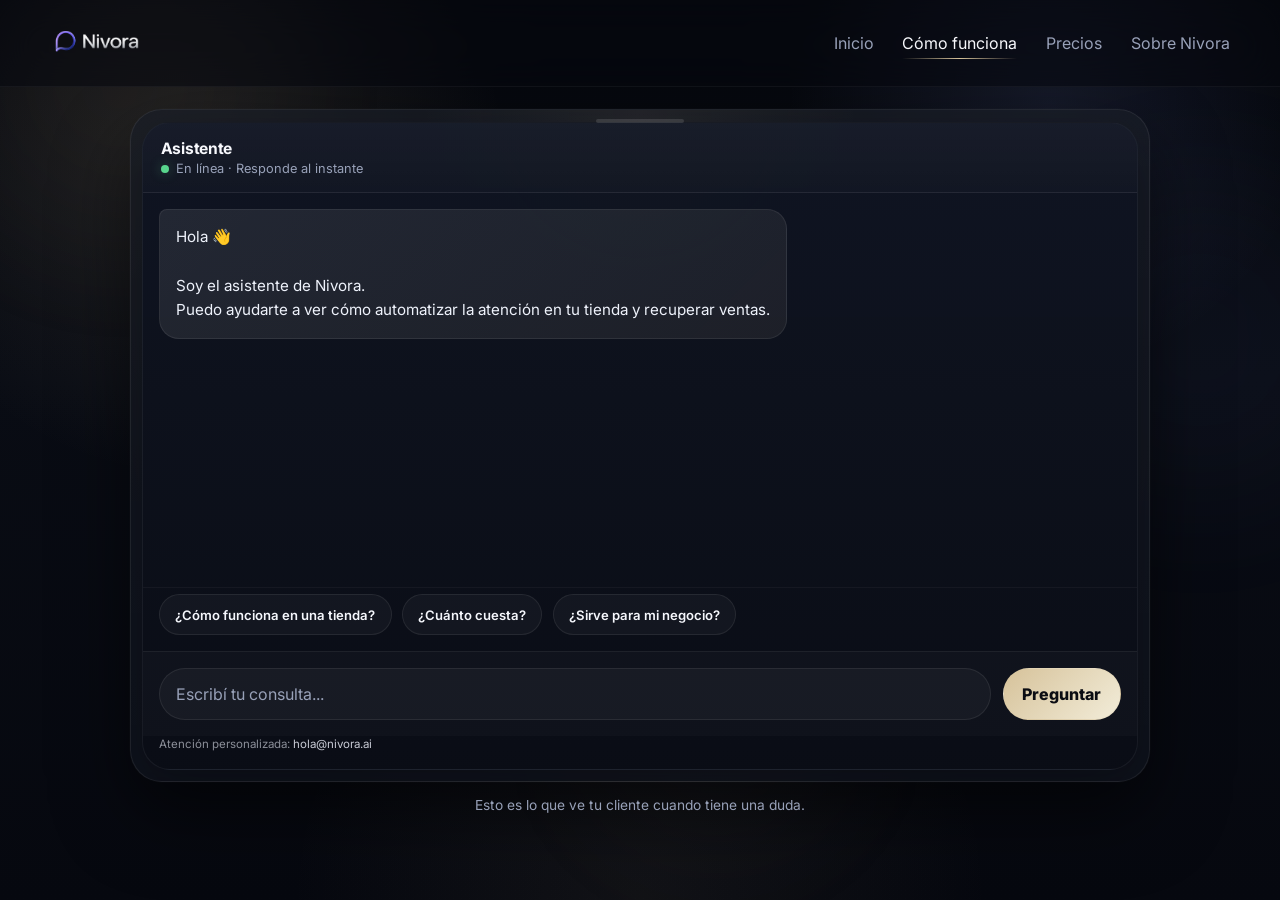
==== commit 997386a5: "Add files via upload" ====
--- a/como-funciona/index.html
+++ b/como-funciona/index.html
@@ -45,23 +45,26 @@
               <div class="demo-chat-header">
                 <div class="demo-chat-heading">
                   <strong>Asistente</strong>
-                  <span>En línea</span>
+                  <span>En línea · Responde al instante</span>
                 </div>
               </div>
 
               <div class="demo-chat-messages" data-demo-messages>
-                <div class="demo-msg demo-msg-bot">Hola 👋 ¿En qué puedo ayudarte?</div>
+                <div class="demo-msg demo-msg-bot">Hola 👋
+
+Soy el asistente de Nivora.
+Puedo ayudarte a ver cómo automatizar la atención en tu tienda y recuperar ventas.</div>
               </div>
 
               <div class="demo-chat-quick" data-demo-quick>
-                <button type="button">¿Qué tipo de preguntas responde?</button>
-                <button type="button">¿Cuánto tarda el envío?</button>
-                <button type="button">¿Sirve para mi caso?</button>
+                <button type="button">¿Cómo funciona en una tienda?</button>
+                <button type="button">¿Cuánto cuesta?</button>
+                <button type="button">¿Sirve para mi negocio?</button>
               </div>
 
               <form class="demo-chat-input" data-demo-form>
                 <input type="text" data-demo-input placeholder="Escribí tu consulta..." />
-                <button type="submit">Enviar</button>
+                <button type="submit">Preguntar</button>
               </form>
               <div class="demo-chat-footer-note">
                 Atención personalizada: <a href="mailto:hola@nivora.ai">hola@nivora.ai</a>
--- a/styles.css
+++ b/styles.css
@@ -1632,10 +1632,10 @@
 .pricing-tier {
   position: relative;
   display: grid;
-  grid-template-rows: auto auto auto 1fr auto;
-  gap: 1.1rem;
-  padding: 1.95rem;
-  padding-top: 1.95rem;
+  grid-template-rows: auto auto auto 1fr auto auto;
+  gap: 0.92rem;
+  padding: 1.7rem;
+  padding-top: 1.7rem;
   border-radius: var(--radius-lg);
   border: 1px solid var(--line);
   background:
@@ -1725,7 +1725,7 @@
 .pricing-tier > p {
   min-height: 3.6rem;
   color: #d4dbeb;
-  line-height: 1.62;
+  line-height: 1.56;
 }
 
 .price-block strong {
@@ -1750,7 +1750,7 @@
 
 .pricing-features {
   display: grid;
-  gap: 0.68rem;
+  gap: 0.54rem;
   margin-top: 0;
   padding: 0;
   list-style: none;
@@ -1759,11 +1759,11 @@
 
 .pricing-features li {
   position: relative;
-  min-height: 1.35rem;
+  min-height: 1.2rem;
   padding-left: 1.55rem;
   color: var(--muted-strong);
   font-size: 0.92rem;
-  line-height: 1.42;
+  line-height: 1.34;
   white-space: normal;
 }
 
@@ -1794,10 +1794,11 @@
 .pricing-tier .button {
   width: 100%;
   align-self: end;
+  margin-top: 0.3rem;
 }
 
 .pricing-trust-note {
-  margin-top: 0.72rem;
+  margin-top: 0.25rem;
   color: var(--muted);
   font-size: 0.84rem;
   line-height: 1.5;
